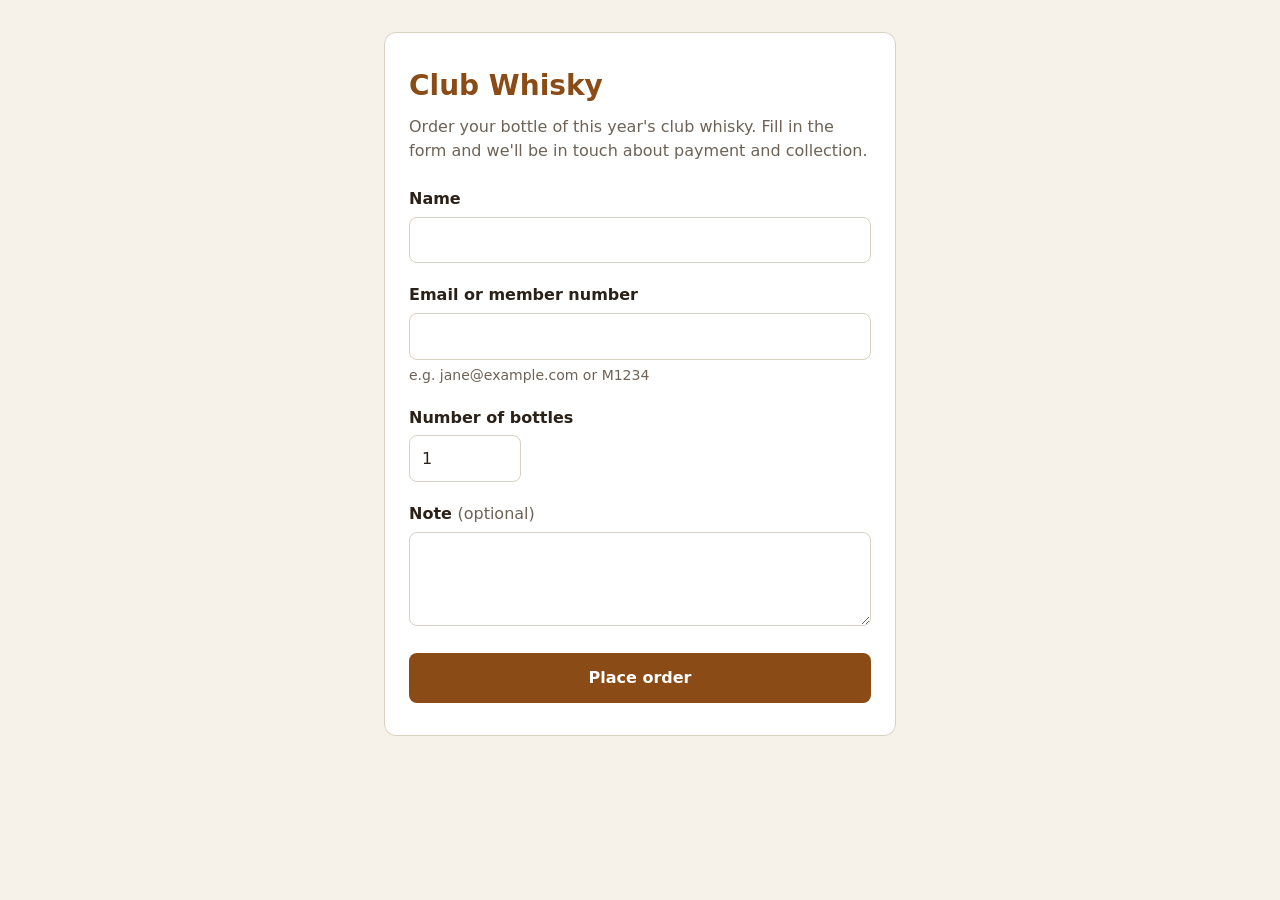
==== index.html @ 0c5a9a4f "Add club whisky order page Static page with an order form (name, email or member number, bottle quan" ====
<!doctype html>
<html lang="en">
<head>
  <meta charset="utf-8">
  <meta name="viewport" content="width=device-width, initial-scale=1">
  <title>Club Whisky Order</title>
  <meta name="description" content="Order the club whisky bottle.">
  <link rel="stylesheet" href="style.css">
</head>
<body>
  <main class="card">
    <header>
      <h1>Club Whisky</h1>
      <p class="lead">Order your bottle of this year's club whisky. Fill in the form and we'll be in touch about payment and collection.</p>
    </header>

    <form id="order-form" data-sheet-orders novalidate>
      <div class="field">
        <label for="name">Name</label>
        <input id="name" name="name" type="text" autocomplete="name" required>
        <p class="error" id="name-error" hidden>Please enter your name.</p>
      </div>

      <div class="field">
        <label for="contact">Email or member number</label>
        <input id="contact" name="contact" type="text" autocomplete="email" required aria-describedby="contact-hint">
        <p class="hint" id="contact-hint">e.g. jane@example.com or M1234</p>
        <p class="error" id="contact-error" hidden>Please enter your email or member number.</p>
      </div>

      <div class="field">
        <label for="quantity">Number of bottles</label>
        <input id="quantity" name="quantity" type="number" inputmode="numeric" min="1" max="12" step="1" value="1" required>
        <p class="error" id="quantity-error" hidden>Please choose between 1 and 12 bottles.</p>
      </div>

      <div class="field">
        <label for="note">Note <span class="optional">(optional)</span></label>
        <textarea id="note" name="note" rows="3" maxlength="500"></textarea>
      </div>

      <input type="hidden" name="reference">

      <!-- spam trap: hidden from people, bots fill it in and get ignored -->
      <input name="website" tabindex="-1" autocomplete="off" class="trap" aria-hidden="true">

      <button type="submit">Place order</button>
      <p class="status" data-sheet-status role="status"></p>
    </form>

    <section id="confirmation" hidden tabindex="-1" aria-live="polite">
      <h2>Thanks, <span id="confirm-name"></span>!</h2>
      <p>Your order has been received.</p>
      <dl class="summary">
        <dt>Contact</dt><dd id="confirm-contact"></dd>
        <dt>Bottles</dt><dd id="confirm-quantity"></dd>
        <dt>Note</dt><dd id="confirm-note"></dd>
        <dt>Reference</dt><dd id="confirm-ref"></dd>
      </dl>
      <button type="button" id="new-order" class="secondary">Place another order</button>
    </section>
  </main>

  <script src="script.js"></script>
  <script src="js/sheet-config.js"></script>
  <script src="js/sheet-orders.js" defer></script>
</body>
</html>
---- style.css ----
:root {
  --bg: #f6f1e9;
  --card: #ffffff;
  --text: #2b2118;
  --muted: #6e6257;
  --accent: #8a4b16;
  --accent-hover: #6f3b10;
  --border: #d9cfc3;
  --error: #b42318;
}

@media (prefers-color-scheme: dark) {
  :root {
    --bg: #1c1814;
    --card: #27211b;
    --text: #f3ece3;
    --muted: #b3a597;
    --accent: #d08a45;
    --accent-hover: #e09b58;
    --border: #4a3f35;
    --error: #f97066;
  }
}

* { box-sizing: border-box; }

body {
  margin: 0;
  min-height: 100vh;
  padding: 2rem 1rem;
  background: var(--bg);
  color: var(--text);
  font: 16px/1.5 system-ui, -apple-system, "Segoe UI", Roboto, sans-serif;
  display: flex;
  justify-content: center;
  align-items: flex-start;
}

.card {
  width: 100%;
  max-width: 32rem;
  background: var(--card);
  border: 1px solid var(--border);
  border-radius: 12px;
  padding: 2rem 1.5rem;
}

h1 { margin: 0 0 .5rem; font-size: 1.75rem; color: var(--accent); }
h2 { margin: 0 0 .5rem; font-size: 1.4rem; }
.lead { margin: 0 0 1.5rem; color: var(--muted); }

.field { margin-bottom: 1.25rem; }
label { display: block; font-weight: 600; margin-bottom: .35rem; }
.optional { font-weight: 400; color: var(--muted); }

input, textarea {
  width: 100%;
  padding: .65rem .75rem;
  font: inherit;
  color: var(--text);
  background: var(--card);
  border: 1px solid var(--border);
  border-radius: 8px;
}
input:focus, textarea:focus, button:focus-visible {
  outline: 2px solid var(--accent);
  outline-offset: 1px;
}
input[aria-invalid="true"] { border-color: var(--error); }
#quantity { max-width: 7rem; }
textarea { resize: vertical; }

.hint { margin: .3rem 0 0; font-size: .875rem; color: var(--muted); }
.error { margin: .3rem 0 0; font-size: .875rem; color: var(--error); }

button {
  width: 100%;
  padding: .8rem 1rem;
  font: inherit;
  font-weight: 600;
  color: #fff;
  background: var(--accent);
  border: 0;
  border-radius: 8px;
  cursor: pointer;
}
button:hover { background: var(--accent-hover); }
button:disabled { opacity: .6; cursor: wait; }
button.secondary {
  color: var(--accent);
  background: transparent;
  border: 1px solid var(--accent);
}
button.secondary:hover { background: transparent; color: var(--accent-hover); }

.summary {
  display: grid;
  grid-template-columns: max-content 1fr;
  gap: .4rem 1rem;
  margin: 1rem 0 1.5rem;
}
.summary dt { font-weight: 600; color: var(--muted); }
.summary dd { margin: 0; overflow-wrap: anywhere; }

.trap { position: absolute; left: -9999px; }
.status { margin: .6rem 0 0; font-size: .875rem; color: var(--muted); }
.status:empty { display: none; }
.status[data-state="error"] { color: var(--error); }
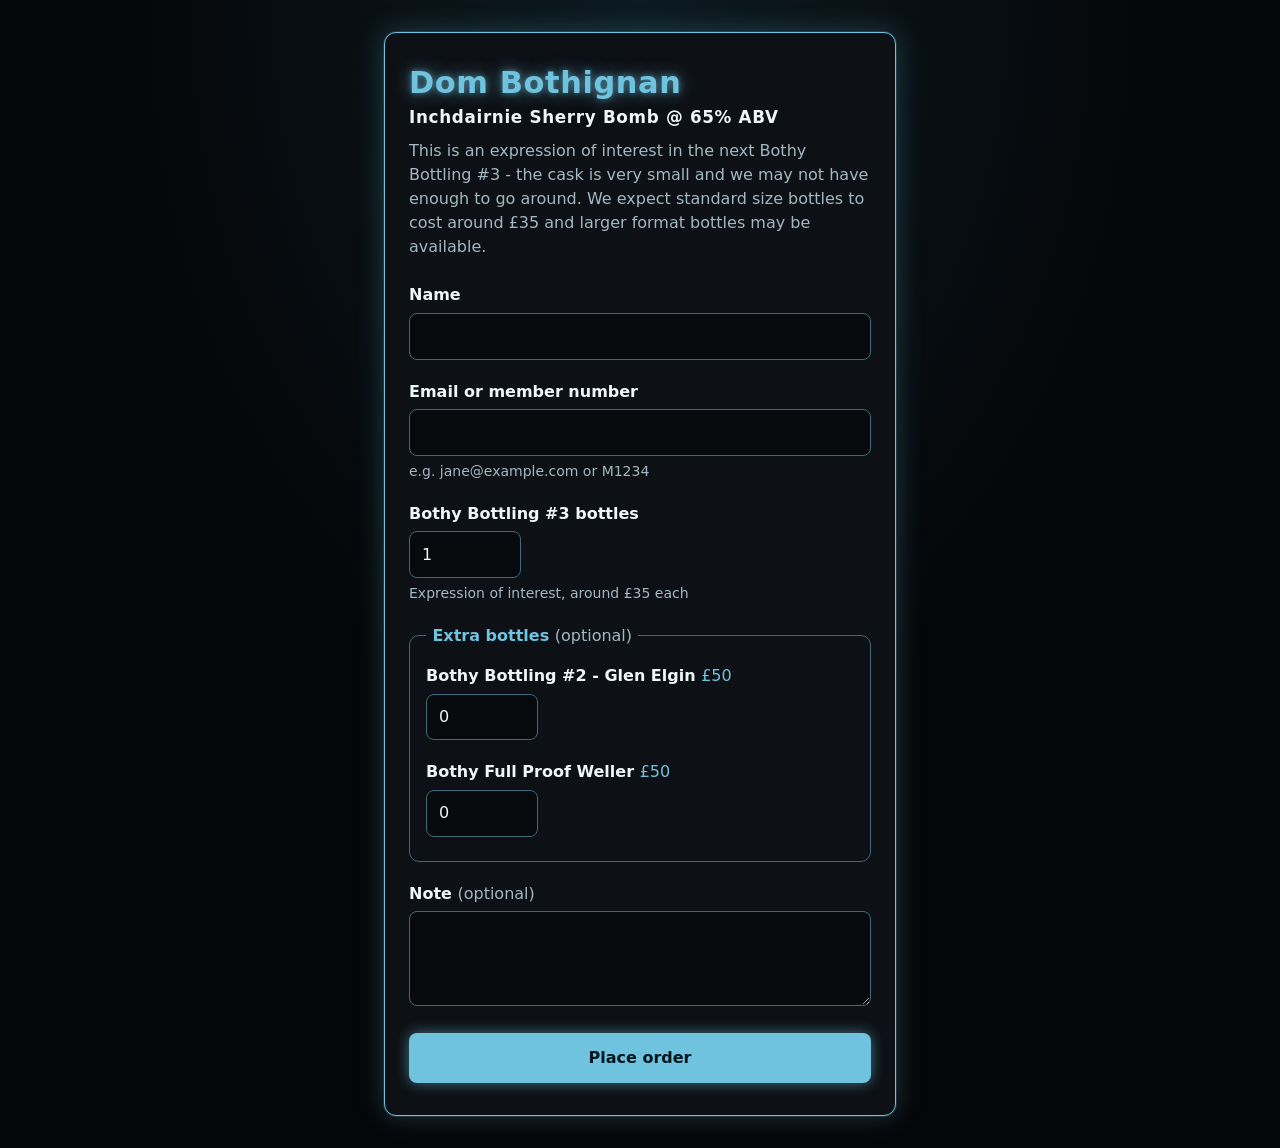
==== commit a94fccee: "Rebrand order page as Dom Bothignan and add extra bottle options New header, intro wording and neon " ====
--- a/index.html
+++ b/index.html
@@ -3,15 +3,15 @@
 <head>
   <meta charset="utf-8">
   <meta name="viewport" content="width=device-width, initial-scale=1">
-  <title>Club Whisky Order</title>
-  <meta name="description" content="Order the club whisky bottle.">
+  <title>Bothy Bottling #3 Order</title>
+  <meta name="description" content="Register interest in Bothy Bottling #3 and order extra Bothy bottles.">
   <link rel="stylesheet" href="style.css">
 </head>
 <body>
   <main class="card">
     <header>
-      <h1>Club Whisky</h1>
-      <p class="lead">Order your bottle of this year's club whisky. Fill in the form and we'll be in touch about payment and collection.</p>
+      <h1>Dom Bothignan <span class="subtitle">Inchdairnie Sherry Bomb <span class="nowrap">@ 65% ABV</span></span></h1>
+      <p class="lead">This is an expression of interest in the next Bothy Bottling #3 - the cask is very small and we may not have enough to go around. We expect standard size bottles to cost around £35 and larger format bottles may be available.</p>
     </header>
 
     <form id="order-form" data-sheet-orders novalidate>
@@ -29,10 +29,29 @@
       </div>
 
       <div class="field">
-        <label for="quantity">Number of bottles</label>
-        <input id="quantity" name="quantity" type="number" inputmode="numeric" min="1" max="12" step="1" value="1" required>
-        <p class="error" id="quantity-error" hidden>Please choose between 1 and 12 bottles.</p>
+        <label for="quantity">Bothy Bottling #3 bottles</label>
+        <input id="quantity" name="quantity" type="number" inputmode="numeric" min="0" max="12" step="1" value="1" required aria-describedby="quantity-hint">
+        <p class="hint" id="quantity-hint">Expression of interest, around £35 each</p>
+        <p class="error" id="quantity-error" hidden>Please choose between 0 and 12 bottles.</p>
       </div>
+
+      <fieldset class="extras">
+        <legend>Extra bottles <span class="optional">(optional)</span></legend>
+
+        <div class="field extra">
+          <label for="glen_elgin">Bothy Bottling #2 - Glen Elgin <span class="price">£50</span></label>
+          <input id="glen_elgin" name="glen_elgin" type="number" inputmode="numeric" min="0" max="12" step="1" value="0">
+          <p class="error" id="glen_elgin-error" hidden>Please choose between 0 and 12 bottles.</p>
+        </div>
+
+        <div class="field extra">
+          <label for="weller">Bothy Full Proof Weller <span class="price">£50</span></label>
+          <input id="weller" name="weller" type="number" inputmode="numeric" min="0" max="12" step="1" value="0">
+          <p class="error" id="weller-error" hidden>Please choose between 0 and 12 bottles.</p>
+        </div>
+
+        <p class="error" id="total-error" hidden>Please choose at least one bottle.</p>
+      </fieldset>
 
       <div class="field">
         <label for="note">Note <span class="optional">(optional)</span></label>
@@ -53,7 +72,9 @@
       <p>Your order has been received.</p>
       <dl class="summary">
         <dt>Contact</dt><dd id="confirm-contact"></dd>
-        <dt>Bottles</dt><dd id="confirm-quantity"></dd>
+        <dt>Bothy #3</dt><dd id="confirm-quantity"></dd>
+        <dt>Glen Elgin</dt><dd id="confirm-glen_elgin"></dd>
+        <dt>Weller</dt><dd id="confirm-weller"></dd>
         <dt>Note</dt><dd id="confirm-note"></dd>
         <dt>Reference</dt><dd id="confirm-ref"></dd>
       </dl>
--- a/style.css
+++ b/style.css
@@ -1,25 +1,17 @@
+/* Neon black with a Dom Pérignon label style blue. One dark theme for everyone. */
 :root {
-  --bg: #f6f1e9;
-  --card: #ffffff;
-  --text: #2b2118;
-  --muted: #6e6257;
-  --accent: #8a4b16;
-  --accent-hover: #6f3b10;
-  --border: #d9cfc3;
-  --error: #b42318;
-}
-
-@media (prefers-color-scheme: dark) {
-  :root {
-    --bg: #1c1814;
-    --card: #27211b;
-    --text: #f3ece3;
-    --muted: #b3a597;
-    --accent: #d08a45;
-    --accent-hover: #e09b58;
-    --border: #4a3f35;
-    --error: #f97066;
-  }
+  color-scheme: dark;
+  --bg: #050608;
+  --card: #0d1015;
+  --field: #07090c;
+  --text: #eef6f9;
+  --muted: #a3b8c2;
+  --accent: #6fc3df;
+  --accent-hover: #9adcf0;
+  --accent-ink: #04161d;
+  --glow: rgba(111, 195, 223, .55);
+  --border: #3d6a7c;
+  --error: #ff7a85;
 }
 
 * { box-sizing: border-box; }
@@ -28,7 +20,7 @@
   margin: 0;
   min-height: 100vh;
   padding: 2rem 1rem;
-  background: var(--bg);
+  background: radial-gradient(ellipse at top, #0c1a21 0%, var(--bg) 60%) fixed, var(--bg);
   color: var(--text);
   font: 16px/1.5 system-ui, -apple-system, "Segoe UI", Roboto, sans-serif;
   display: flex;
@@ -40,12 +32,29 @@
   width: 100%;
   max-width: 32rem;
   background: var(--card);
-  border: 1px solid var(--border);
+  border: 1px solid var(--accent);
   border-radius: 12px;
   padding: 2rem 1.5rem;
+  box-shadow: 0 0 0 1px rgba(111, 195, 223, .15), 0 0 28px rgba(111, 195, 223, .25);
 }
 
-h1 { margin: 0 0 .5rem; font-size: 1.75rem; color: var(--accent); }
+h1 {
+  margin: 0 0 .75rem;
+  font-size: 1.9rem;
+  line-height: 1.2;
+  letter-spacing: .02em;
+  color: var(--accent);
+  text-shadow: 0 0 6px var(--glow), 0 0 18px var(--glow);
+}
+.subtitle {
+  display: block;
+  margin-top: .35rem;
+  font-size: 1.05rem;
+  font-weight: 600;
+  letter-spacing: .04em;
+  color: var(--text);
+  text-shadow: none;
+}
 h2 { margin: 0 0 .5rem; font-size: 1.4rem; }
 .lead { margin: 0 0 1.5rem; color: var(--muted); }
 
@@ -58,7 +67,7 @@
   padding: .65rem .75rem;
   font: inherit;
   color: var(--text);
-  background: var(--card);
+  background: var(--field);
   border: 1px solid var(--border);
   border-radius: 8px;
 }
@@ -67,7 +76,17 @@
   outline-offset: 1px;
 }
 input[aria-invalid="true"] { border-color: var(--error); }
-#quantity { max-width: 7rem; }
+input[type="number"] { max-width: 7rem; }
+
+.extras {
+  margin: 0 0 1.25rem;
+  padding: 1rem 1rem .25rem;
+  border: 1px solid var(--border);
+  border-radius: 10px;
+}
+.extras legend { padding: 0 .4rem; font-weight: 600; color: var(--accent); }
+.extras #total-error { margin: -.5rem 0 1rem; }
+.price { font-weight: 400; color: var(--accent); white-space: nowrap; }
 textarea { resize: vertical; }
 
 .hint { margin: .3rem 0 0; font-size: .875rem; color: var(--muted); }
@@ -78,8 +97,9 @@
   padding: .8rem 1rem;
   font: inherit;
   font-weight: 600;
-  color: #fff;
+  color: var(--accent-ink);
   background: var(--accent);
+  box-shadow: 0 0 14px var(--glow);
   border: 0;
   border-radius: 8px;
   cursor: pointer;
@@ -89,6 +109,7 @@
 button.secondary {
   color: var(--accent);
   background: transparent;
+  box-shadow: none;
   border: 1px solid var(--accent);
 }
 button.secondary:hover { background: transparent; color: var(--accent-hover); }
@@ -106,3 +127,4 @@
 .status { margin: .6rem 0 0; font-size: .875rem; color: var(--muted); }
 .status:empty { display: none; }
 .status[data-state="error"] { color: var(--error); }
+.nowrap { white-space: nowrap; }
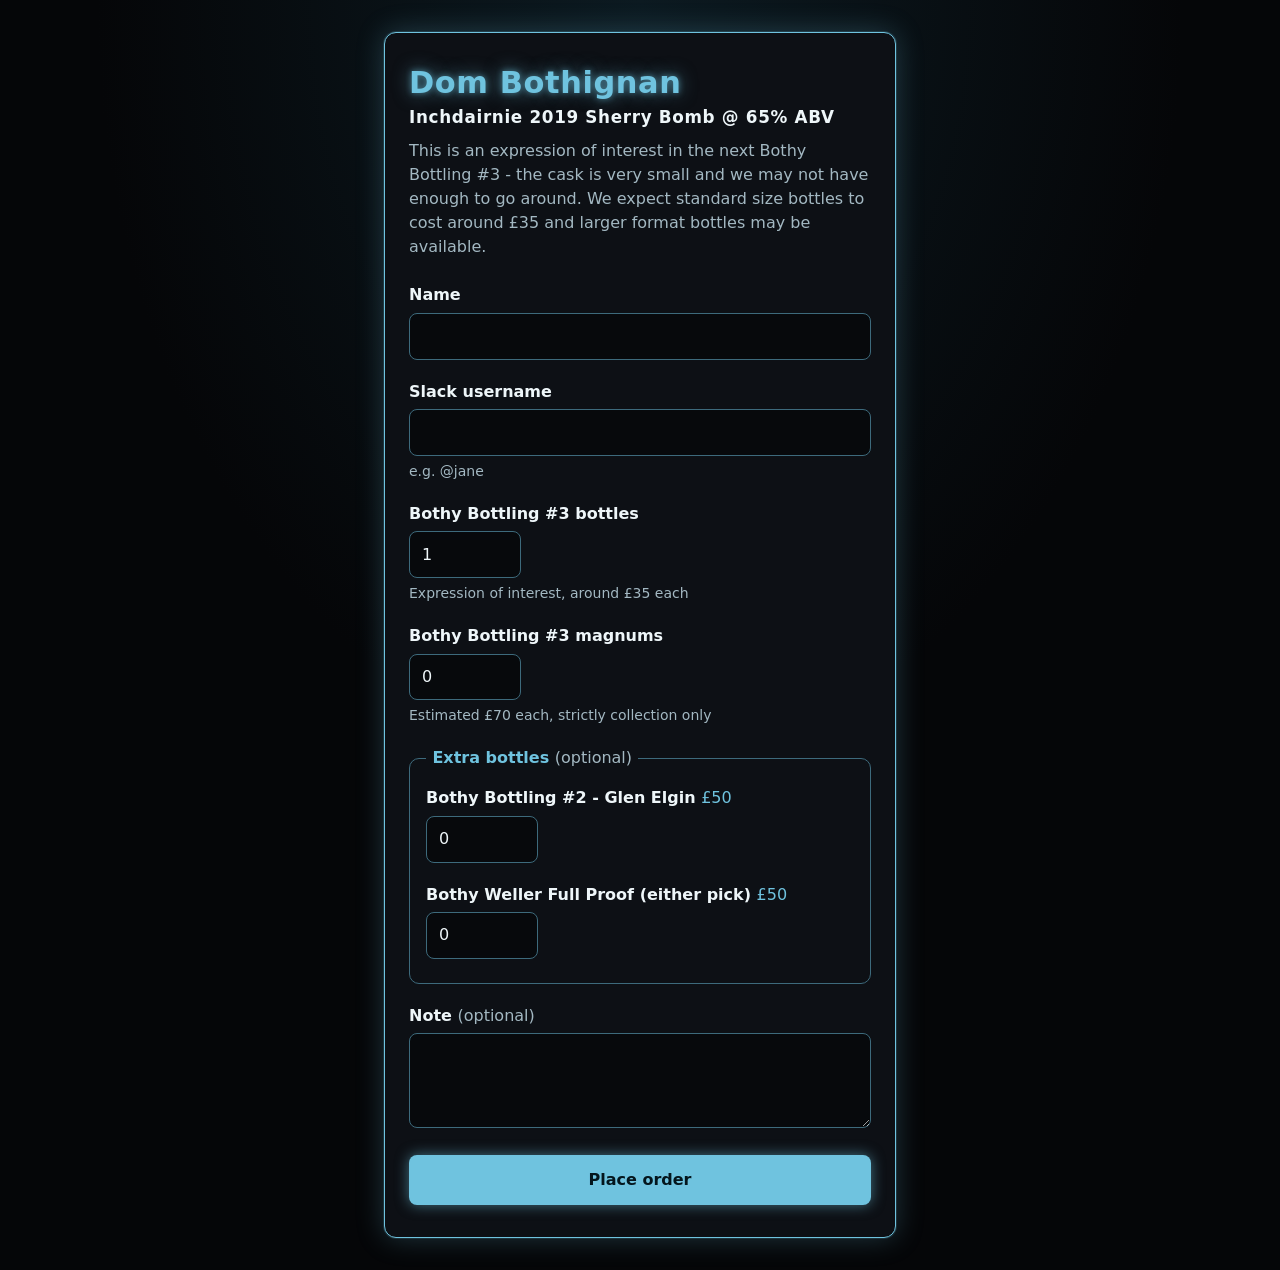
==== commit ba543171: "Add Bothy #3 magnum option, ask for Slack username, add 2019 vintage Magnums are estimated at £70 an" ====
--- a/index.html
+++ b/index.html
@@ -10,7 +10,7 @@
 <body>
   <main class="card">
     <header>
-      <h1>Dom Bothignan <span class="subtitle">Inchdairnie Sherry Bomb <span class="nowrap">@ 65% ABV</span></span></h1>
+      <h1>Dom Bothignan <span class="subtitle">Inchdairnie 2019 Sherry Bomb <span class="nowrap">@ 65% ABV</span></span></h1>
       <p class="lead">This is an expression of interest in the next Bothy Bottling #3 - the cask is very small and we may not have enough to go around. We expect standard size bottles to cost around £35 and larger format bottles may be available.</p>
     </header>
 
@@ -22,10 +22,10 @@
       </div>
 
       <div class="field">
-        <label for="contact">Email or member number</label>
-        <input id="contact" name="contact" type="text" autocomplete="email" required aria-describedby="contact-hint">
-        <p class="hint" id="contact-hint">e.g. jane@example.com or M1234</p>
-        <p class="error" id="contact-error" hidden>Please enter your email or member number.</p>
+        <label for="contact">Slack username</label>
+        <input id="contact" name="contact" type="text" autocomplete="off" autocapitalize="none" spellcheck="false" required aria-describedby="contact-hint">
+        <p class="hint" id="contact-hint">e.g. @jane</p>
+        <p class="error" id="contact-error" hidden>Please enter your Slack username.</p>
       </div>
 
       <div class="field">
@@ -33,6 +33,13 @@
         <input id="quantity" name="quantity" type="number" inputmode="numeric" min="0" max="12" step="1" value="1" required aria-describedby="quantity-hint">
         <p class="hint" id="quantity-hint">Expression of interest, around £35 each</p>
         <p class="error" id="quantity-error" hidden>Please choose between 0 and 12 bottles.</p>
+      </div>
+
+      <div class="field">
+        <label for="magnum">Bothy Bottling #3 magnums</label>
+        <input id="magnum" name="magnum" type="number" inputmode="numeric" min="0" max="12" step="1" value="0" aria-describedby="magnum-hint">
+        <p class="hint" id="magnum-hint">Estimated £70 each, strictly collection only</p>
+        <p class="error" id="magnum-error" hidden>Please choose between 0 and 12 magnums.</p>
       </div>
 
       <fieldset class="extras">
@@ -45,7 +52,7 @@
         </div>
 
         <div class="field extra">
-          <label for="weller">Bothy Full Proof Weller <span class="price">£50</span></label>
+          <label for="weller">Bothy Weller Full Proof (either pick) <span class="price">£50</span></label>
           <input id="weller" name="weller" type="number" inputmode="numeric" min="0" max="12" step="1" value="0">
           <p class="error" id="weller-error" hidden>Please choose between 0 and 12 bottles.</p>
         </div>
@@ -71,8 +78,9 @@
       <h2>Thanks, <span id="confirm-name"></span>!</h2>
       <p>Your order has been received.</p>
       <dl class="summary">
-        <dt>Contact</dt><dd id="confirm-contact"></dd>
+        <dt>Slack</dt><dd id="confirm-contact"></dd>
         <dt>Bothy #3</dt><dd id="confirm-quantity"></dd>
+        <dt>Bothy #3 magnum</dt><dd id="confirm-magnum"></dd>
         <dt>Glen Elgin</dt><dd id="confirm-glen_elgin"></dd>
         <dt>Weller</dt><dd id="confirm-weller"></dd>
         <dt>Note</dt><dd id="confirm-note"></dd>
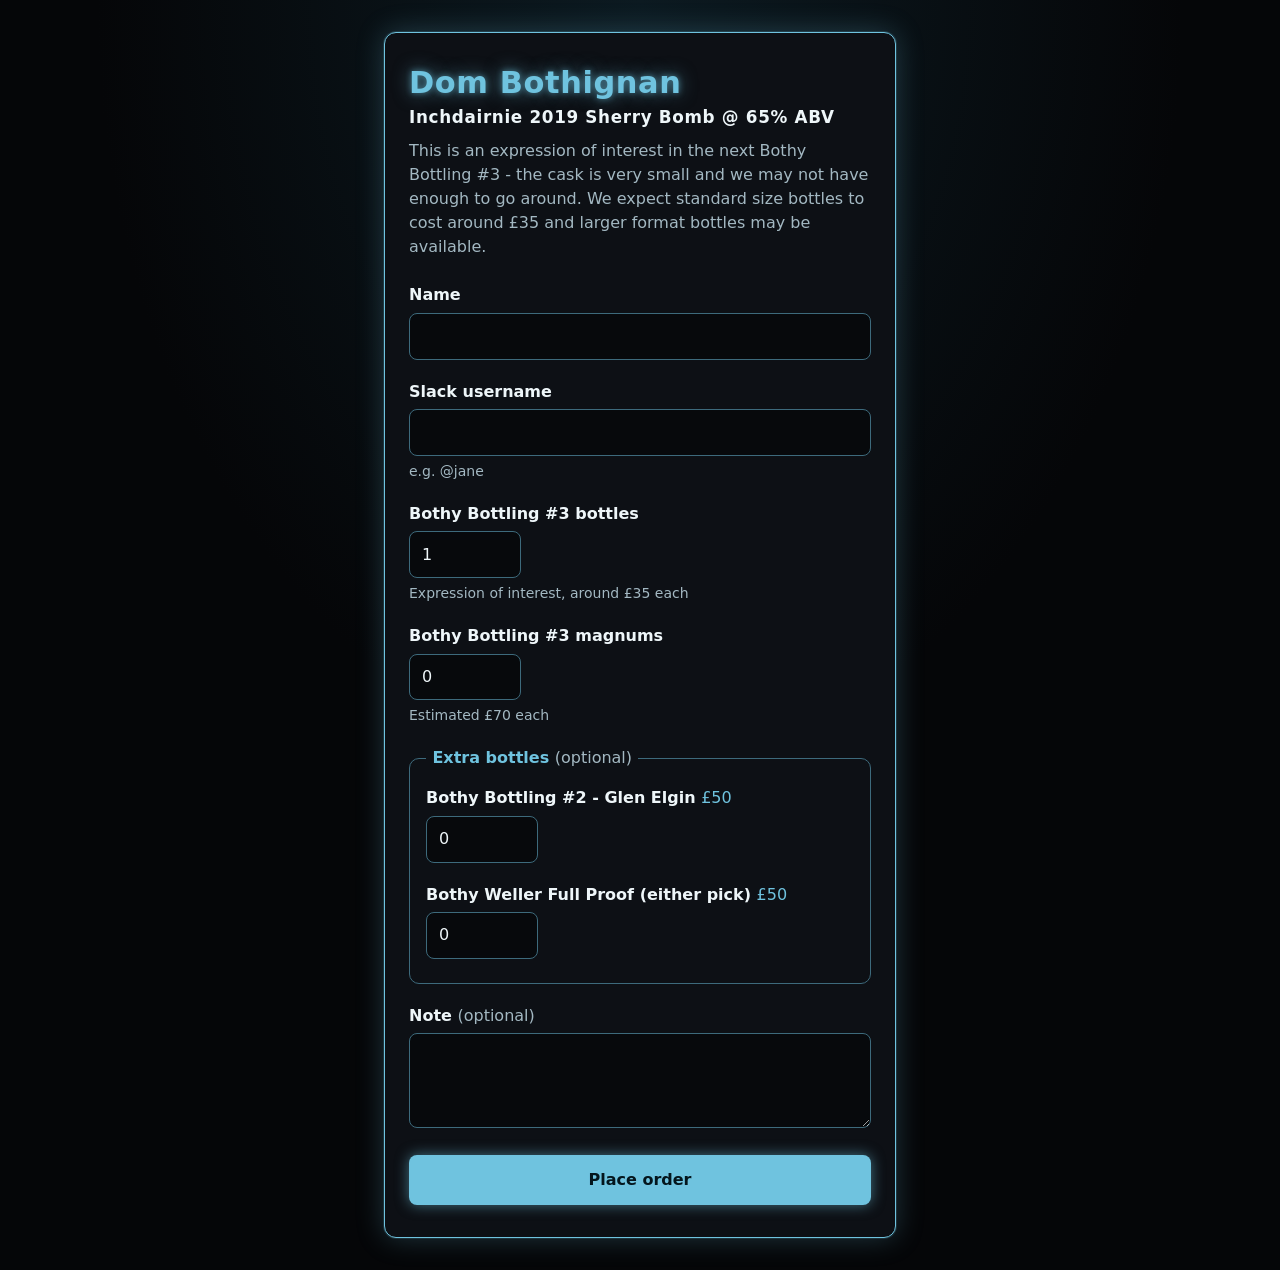
==== commit 402c579a: "Drop collection-only wording from magnum order line Co-Authored-By: Claude Opus 5.5 (1M context) <no" ====
--- a/index.html
+++ b/index.html
@@ -38,7 +38,7 @@
       <div class="field">
         <label for="magnum">Bothy Bottling #3 magnums</label>
         <input id="magnum" name="magnum" type="number" inputmode="numeric" min="0" max="12" step="1" value="0" aria-describedby="magnum-hint">
-        <p class="hint" id="magnum-hint">Estimated £70 each, strictly collection only</p>
+        <p class="hint" id="magnum-hint">Estimated £70 each</p>
         <p class="error" id="magnum-error" hidden>Please choose between 0 and 12 magnums.</p>
       </div>
 
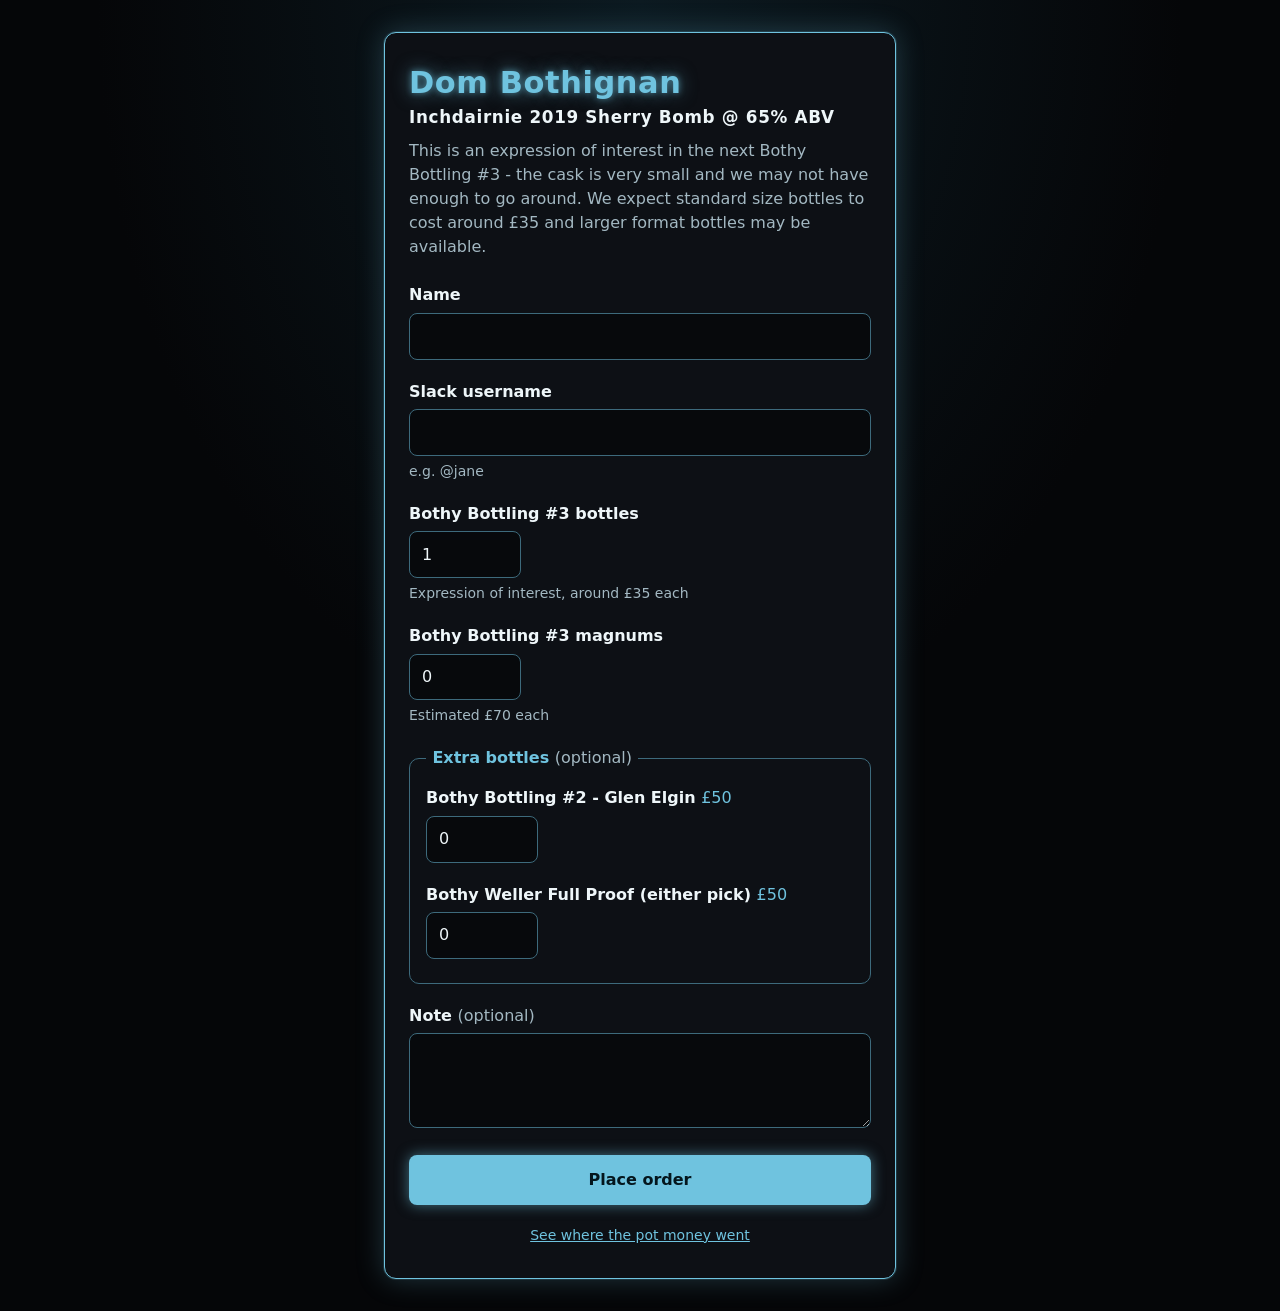
==== commit c7b87801: "Add open pot tracker page backed by a Pot tab in the orders sheet The Apps Script web app now answer" ====
--- a/index.html
+++ b/index.html
@@ -88,6 +88,8 @@
       </dl>
       <button type="button" id="new-order" class="secondary">Place another order</button>
     </section>
+
+    <p class="pot-link"><a href="pot.html">See where the pot money went</a></p>
   </main>
 
   <script src="script.js"></script>
--- a/style.css
+++ b/style.css
@@ -128,3 +128,51 @@
 .status:empty { display: none; }
 .status[data-state="error"] { color: var(--error); }
 .nowrap { white-space: nowrap; }
+
+/* Open pot page */
+a { color: var(--accent); }
+a:hover { color: var(--accent-hover); }
+.back { margin: 1.5rem 0 0; font-size: .875rem; }
+.pot-link { margin: 1.25rem 0 0; font-size: .875rem; text-align: center; }
+
+.tiles {
+  display: grid;
+  grid-template-columns: repeat(3, 1fr);
+  gap: .6rem;
+  margin: 0 0 1.75rem;
+}
+.tile {
+  padding: .75rem .6rem;
+  border: 1px solid var(--border);
+  border-radius: 10px;
+  background: var(--field);
+}
+.tile dt { font-size: .8rem; color: var(--muted); }
+.tile dd { margin: .2rem 0 0; font-size: 1.15rem; font-weight: 700; font-variant-numeric: tabular-nums; }
+.tile.balance { border-color: var(--accent); }
+.tile.balance dd { color: var(--accent); text-shadow: 0 0 8px var(--glow); }
+@media (max-width: 26rem) {
+  .tiles { grid-template-columns: 1fr 1fr; }
+  .tile.balance { grid-column: 1 / -1; }
+}
+
+.pot-section { margin-bottom: 1.75rem; }
+.pot-section h2 { font-size: 1.1rem; color: var(--accent); }
+
+.bars { list-style: none; margin: 0; padding: 0; }
+.bar-row { margin-bottom: .7rem; }
+.bar-label { display: flex; justify-content: space-between; gap: 1rem; font-size: .9rem; margin-bottom: .25rem; }
+.bar-value { font-variant-numeric: tabular-nums; color: var(--muted); }
+.bar-track { height: 8px; }
+.bar-fill { height: 100%; min-width: 4px; border-radius: 0 4px 4px 0; background: var(--accent); }
+
+.table-wrap { overflow-x: auto; }
+.ledger { width: 100%; border-collapse: collapse; font-size: .9rem; }
+.ledger th { text-align: left; font-weight: 600; color: var(--muted); padding: 0 .5rem .4rem 0; border-bottom: 1px solid var(--border); }
+.ledger td { padding: .55rem .5rem .55rem 0; border-bottom: 1px solid rgba(61, 106, 124, .4); vertical-align: top; }
+.ledger .num { text-align: right; padding-right: 0; white-space: nowrap; font-variant-numeric: tabular-nums; }
+.ledger .date { white-space: nowrap; color: var(--muted); }
+.ledger .category { display: block; font-weight: 600; }
+.ledger .description { display: block; color: var(--muted); }
+.ledger .muted { color: var(--muted); }
+.amount-in { color: var(--accent); }
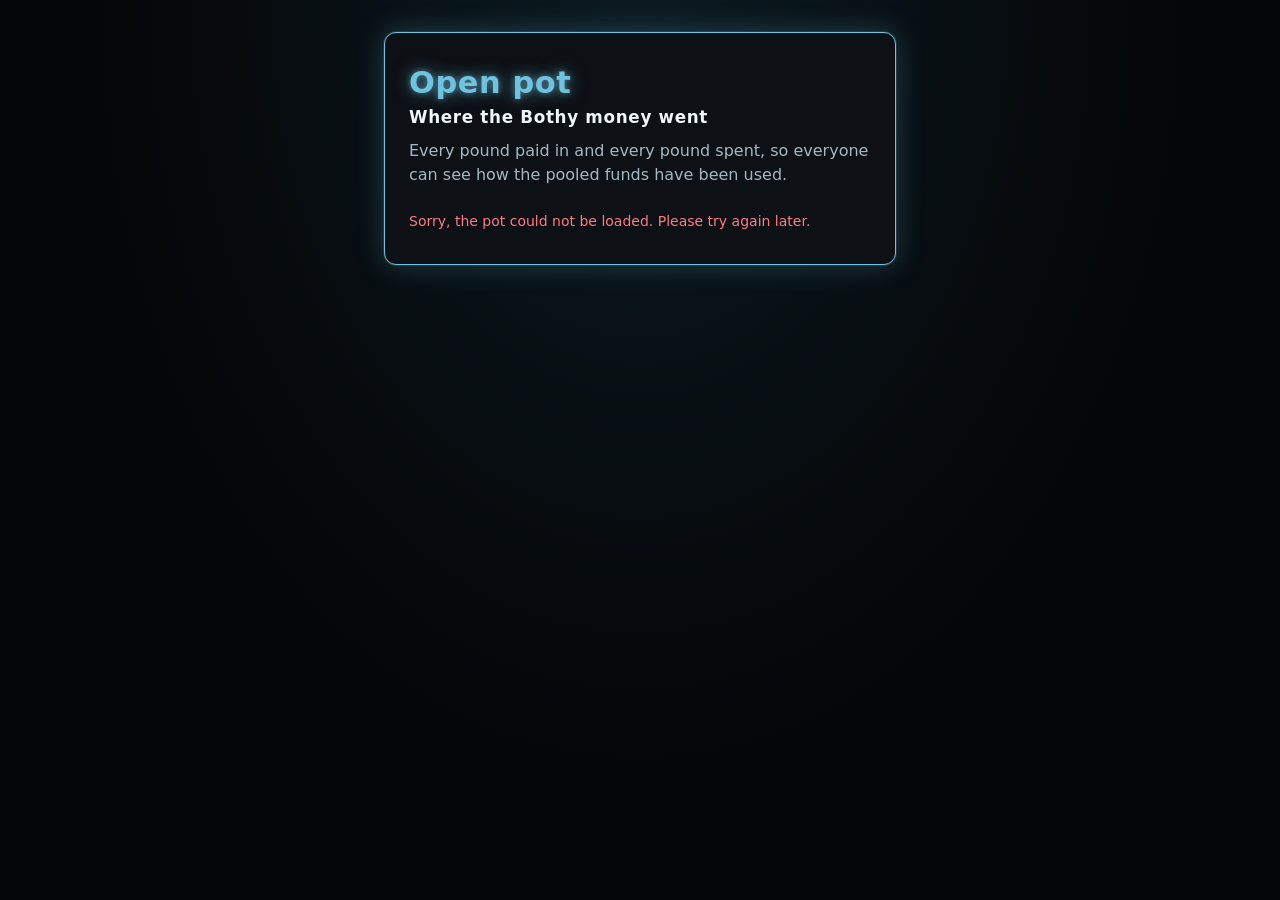
==== commit c0751c30: "Make the open pot the whole site and read the Revolut export directly The Pot tab now holds a raw Re" ====
--- a/index.html
+++ b/index.html
@@ -3,97 +3,46 @@
 <head>
   <meta charset="utf-8">
   <meta name="viewport" content="width=device-width, initial-scale=1">
-  <title>Bothy Bottling #3 Order</title>
-  <meta name="description" content="Register interest in Bothy Bottling #3 and order extra Bothy bottles.">
+  <title>Bothy Open Pot</title>
+  <meta name="description" content="How the pooled Bothy Bottling funds have been used.">
   <link rel="stylesheet" href="style.css">
 </head>
 <body>
   <main class="card">
     <header>
-      <h1>Dom Bothignan <span class="subtitle">Inchdairnie 2019 Sherry Bomb <span class="nowrap">@ 65% ABV</span></span></h1>
-      <p class="lead">This is an expression of interest in the next Bothy Bottling #3 - the cask is very small and we may not have enough to go around. We expect standard size bottles to cost around £35 and larger format bottles may be available.</p>
+      <h1>Open pot <span class="subtitle">Where the Bothy money went</span></h1>
+      <p class="lead">Every pound paid in and every pound spent, so everyone can see how the pooled funds have been used.</p>
     </header>
 
-    <form id="order-form" data-sheet-orders novalidate>
-      <div class="field">
-        <label for="name">Name</label>
-        <input id="name" name="name" type="text" autocomplete="name" required>
-        <p class="error" id="name-error" hidden>Please enter your name.</p>
-      </div>
+    <p class="status" id="pot-status" role="status">Loading the pot…</p>
 
-      <div class="field">
-        <label for="contact">Slack username</label>
-        <input id="contact" name="contact" type="text" autocomplete="off" autocapitalize="none" spellcheck="false" required aria-describedby="contact-hint">
-        <p class="hint" id="contact-hint">e.g. @jane</p>
-        <p class="error" id="contact-error" hidden>Please enter your Slack username.</p>
-      </div>
+    <div id="pot" hidden>
+      <dl class="tiles">
+        <div class="tile"><dt>Paid in</dt><dd id="pot-in"></dd><dd class="tile-note" id="pot-in-count"></dd></div>
+        <div class="tile"><dt>Spent</dt><dd id="pot-out"></dd></div>
+        <div class="tile balance"><dt>Left in the pot</dt><dd id="pot-balance"></dd></div>
+      </dl>
 
-      <div class="field">
-        <label for="quantity">Bothy Bottling #3 bottles</label>
-        <input id="quantity" name="quantity" type="number" inputmode="numeric" min="0" max="12" step="1" value="1" required aria-describedby="quantity-hint">
-        <p class="hint" id="quantity-hint">Expression of interest, around £35 each</p>
-        <p class="error" id="quantity-error" hidden>Please choose between 0 and 12 bottles.</p>
-      </div>
+      <section id="pot-categories-section" class="pot-section" hidden>
+        <h2>Spent by category</h2>
+        <ul class="bars" id="pot-categories"></ul>
+      </section>
 
-      <div class="field">
-        <label for="magnum">Bothy Bottling #3 magnums</label>
-        <input id="magnum" name="magnum" type="number" inputmode="numeric" min="0" max="12" step="1" value="0" aria-describedby="magnum-hint">
-        <p class="hint" id="magnum-hint">Estimated £70 each</p>
-        <p class="error" id="magnum-error" hidden>Please choose between 0 and 12 magnums.</p>
-      </div>
-
-      <fieldset class="extras">
-        <legend>Extra bottles <span class="optional">(optional)</span></legend>
-
-        <div class="field extra">
-          <label for="glen_elgin">Bothy Bottling #2 - Glen Elgin <span class="price">£50</span></label>
-          <input id="glen_elgin" name="glen_elgin" type="number" inputmode="numeric" min="0" max="12" step="1" value="0">
-          <p class="error" id="glen_elgin-error" hidden>Please choose between 0 and 12 bottles.</p>
+      <section class="pot-section">
+        <h2>Every payment</h2>
+        <div class="table-wrap">
+          <table class="ledger">
+            <thead>
+              <tr><th scope="col">Date</th><th scope="col">What</th><th scope="col" class="num">Amount</th></tr>
+            </thead>
+            <tbody id="pot-items"></tbody>
+          </table>
         </div>
-
-        <div class="field extra">
-          <label for="weller">Bothy Weller Full Proof (either pick) <span class="price">£50</span></label>
-          <input id="weller" name="weller" type="number" inputmode="numeric" min="0" max="12" step="1" value="0">
-          <p class="error" id="weller-error" hidden>Please choose between 0 and 12 bottles.</p>
-        </div>
-
-        <p class="error" id="total-error" hidden>Please choose at least one bottle.</p>
-      </fieldset>
-
-      <div class="field">
-        <label for="note">Note <span class="optional">(optional)</span></label>
-        <textarea id="note" name="note" rows="3" maxlength="500"></textarea>
-      </div>
-
-      <input type="hidden" name="reference">
-
-      <!-- spam trap: hidden from people, bots fill it in and get ignored -->
-      <input name="website" tabindex="-1" autocomplete="off" class="trap" aria-hidden="true">
-
-      <button type="submit">Place order</button>
-      <p class="status" data-sheet-status role="status"></p>
-    </form>
-
-    <section id="confirmation" hidden tabindex="-1" aria-live="polite">
-      <h2>Thanks, <span id="confirm-name"></span>!</h2>
-      <p>Your order has been received.</p>
-      <dl class="summary">
-        <dt>Slack</dt><dd id="confirm-contact"></dd>
-        <dt>Bothy #3</dt><dd id="confirm-quantity"></dd>
-        <dt>Bothy #3 magnum</dt><dd id="confirm-magnum"></dd>
-        <dt>Glen Elgin</dt><dd id="confirm-glen_elgin"></dd>
-        <dt>Weller</dt><dd id="confirm-weller"></dd>
-        <dt>Note</dt><dd id="confirm-note"></dd>
-        <dt>Reference</dt><dd id="confirm-ref"></dd>
-      </dl>
-      <button type="button" id="new-order" class="secondary">Place another order</button>
-    </section>
-
-    <p class="pot-link"><a href="pot.html">See where the pot money went</a></p>
+      </section>
+    </div>
   </main>
 
-  <script src="script.js"></script>
   <script src="js/sheet-config.js"></script>
-  <script src="js/sheet-orders.js" defer></script>
+  <script src="js/pot.js" defer></script>
 </body>
 </html>
--- a/style.css
+++ b/style.css
@@ -58,83 +58,11 @@
 h2 { margin: 0 0 .5rem; font-size: 1.4rem; }
 .lead { margin: 0 0 1.5rem; color: var(--muted); }
 
-.field { margin-bottom: 1.25rem; }
-label { display: block; font-weight: 600; margin-bottom: .35rem; }
-.optional { font-weight: 400; color: var(--muted); }
-
-input, textarea {
-  width: 100%;
-  padding: .65rem .75rem;
-  font: inherit;
-  color: var(--text);
-  background: var(--field);
-  border: 1px solid var(--border);
-  border-radius: 8px;
-}
-input:focus, textarea:focus, button:focus-visible {
-  outline: 2px solid var(--accent);
-  outline-offset: 1px;
-}
-input[aria-invalid="true"] { border-color: var(--error); }
-input[type="number"] { max-width: 7rem; }
-
-.extras {
-  margin: 0 0 1.25rem;
-  padding: 1rem 1rem .25rem;
-  border: 1px solid var(--border);
-  border-radius: 10px;
-}
-.extras legend { padding: 0 .4rem; font-weight: 600; color: var(--accent); }
-.extras #total-error { margin: -.5rem 0 1rem; }
-.price { font-weight: 400; color: var(--accent); white-space: nowrap; }
-textarea { resize: vertical; }
-
-.hint { margin: .3rem 0 0; font-size: .875rem; color: var(--muted); }
-.error { margin: .3rem 0 0; font-size: .875rem; color: var(--error); }
-
-button {
-  width: 100%;
-  padding: .8rem 1rem;
-  font: inherit;
-  font-weight: 600;
-  color: var(--accent-ink);
-  background: var(--accent);
-  box-shadow: 0 0 14px var(--glow);
-  border: 0;
-  border-radius: 8px;
-  cursor: pointer;
-}
-button:hover { background: var(--accent-hover); }
-button:disabled { opacity: .6; cursor: wait; }
-button.secondary {
-  color: var(--accent);
-  background: transparent;
-  box-shadow: none;
-  border: 1px solid var(--accent);
-}
-button.secondary:hover { background: transparent; color: var(--accent-hover); }
-
-.summary {
-  display: grid;
-  grid-template-columns: max-content 1fr;
-  gap: .4rem 1rem;
-  margin: 1rem 0 1.5rem;
-}
-.summary dt { font-weight: 600; color: var(--muted); }
-.summary dd { margin: 0; overflow-wrap: anywhere; }
-
-.trap { position: absolute; left: -9999px; }
 .status { margin: .6rem 0 0; font-size: .875rem; color: var(--muted); }
 .status:empty { display: none; }
 .status[data-state="error"] { color: var(--error); }
-.nowrap { white-space: nowrap; }
 
-/* Open pot page */
-a { color: var(--accent); }
-a:hover { color: var(--accent-hover); }
-.back { margin: 1.5rem 0 0; font-size: .875rem; }
-.pot-link { margin: 1.25rem 0 0; font-size: .875rem; text-align: center; }
-
+/* Open pot */
 .tiles {
   display: grid;
   grid-template-columns: repeat(3, 1fr);
@@ -149,6 +77,7 @@
 }
 .tile dt { font-size: .8rem; color: var(--muted); }
 .tile dd { margin: .2rem 0 0; font-size: 1.15rem; font-weight: 700; font-variant-numeric: tabular-nums; }
+.tile .tile-note { font-size: .75rem; font-weight: 400; color: var(--muted); }
 .tile.balance { border-color: var(--accent); }
 .tile.balance dd { color: var(--accent); text-shadow: 0 0 8px var(--glow); }
 @media (max-width: 26rem) {
